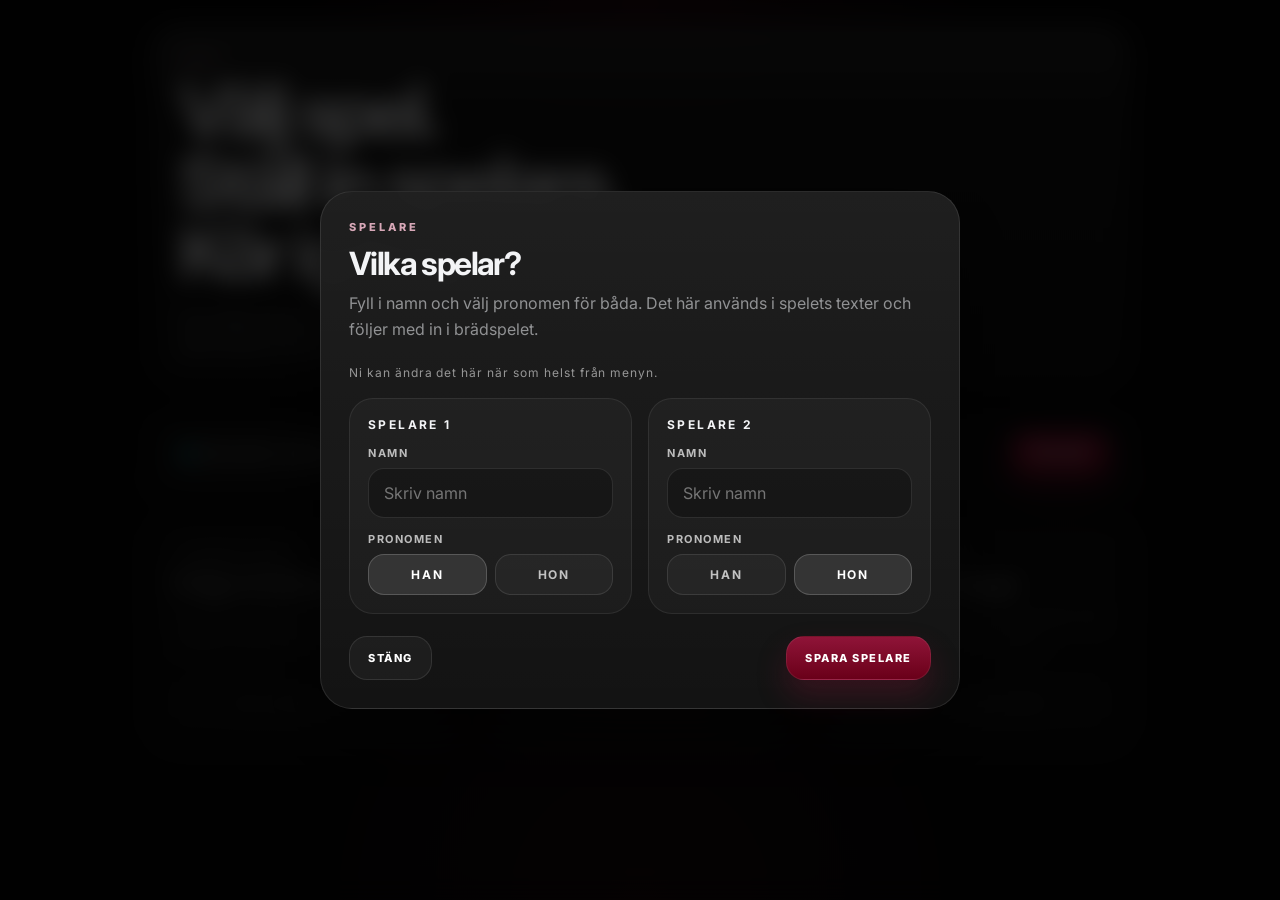
==== index.html @ b27db3c8 "Add files via upload" ====
<!DOCTYPE html>
<html lang="sv">
<head>
    <meta charset="UTF-8">
    <meta name="viewport" content="width=device-width, initial-scale=1.0, maximum-scale=1.0, user-scalable=no">
    <title>LuLo</title>
    <style>
        @import url('https://fonts.googleapis.com/css2?family=Inter:wght@400;500;700;900&display=swap');

        :root {
            --bg: #090909;
            --panel: rgba(22, 22, 22, 0.92);
            --panel-soft: rgba(255,255,255,0.04);
            --border: rgba(255,255,255,0.1);
            --text: #f3f4f6;
            --muted: rgba(229,231,235,0.58);
            --cyan: #00e5ff;
            --pink: #ff007f;
            --wine: #8f1438;
        }

        * { box-sizing: border-box; }
        html, body { min-height: 100%; margin: 0; }
        body {
            font-family: 'Inter', sans-serif;
            color: var(--text);
            background:
                radial-gradient(circle at top, rgba(143,20,56,0.2), transparent 30%),
                radial-gradient(circle at bottom, rgba(143,20,56,0.12), transparent 28%),
                #080808;
            padding: max(24px, env(safe-area-inset-top)) 20px max(24px, env(safe-area-inset-bottom));
        }

        .app {
            width: min(100%, 980px);
            margin: 0 auto;
            display: flex;
            flex-direction: column;
            gap: 24px;
        }

        .hero {
            padding: 28px;
            border-radius: 32px;
            border: 1px solid var(--border);
            background:
                linear-gradient(180deg, rgba(255,255,255,0.05), rgba(255,255,255,0) 22%),
                linear-gradient(180deg, rgba(24,24,24,0.96), rgba(14,14,14,0.96));
            box-shadow: 0 28px 60px rgba(0,0,0,0.42);
        }

        .kicker {
            margin: 0 0 10px;
            color: #d8a8b8;
            font-size: 11px;
            font-weight: 800;
            letter-spacing: 0.28em;
            text-transform: uppercase;
        }

        h1 {
            margin: 0;
            font-size: clamp(2.3rem, 7vw, 4.6rem);
            line-height: 0.96;
            letter-spacing: -0.06em;
        }

        .hero-copy {
            margin: 18px 0 0;
            max-width: 620px;
            color: var(--muted);
            font-size: 1rem;
            line-height: 1.65;
        }

        .summary-bar {
            display: flex;
            align-items: center;
            justify-content: space-between;
            gap: 16px;
            padding: 18px 20px;
            border-radius: 24px;
            border: 1px solid var(--border);
            background: rgba(255,255,255,0.03);
        }

        .summary-text {
            color: var(--muted);
            font-size: 0.95rem;
            line-height: 1.5;
        }

        .player-line {
            display: flex;
            flex-wrap: wrap;
            gap: 8px;
            align-items: center;
        }

        .player-chip {
            display: inline-flex;
            align-items: center;
            gap: 8px;
            padding: 9px 12px;
            border-radius: 999px;
            background: rgba(255,255,255,0.04);
            border: 1px solid rgba(255,255,255,0.08);
            font-size: 12px;
            font-weight: 700;
            text-transform: uppercase;
            letter-spacing: 0.16em;
        }

        .player-dot {
            width: 8px;
            height: 8px;
            border-radius: 999px;
        }

        .player-dot.cyan { background: var(--cyan); box-shadow: 0 0 14px rgba(0,229,255,0.8); }
        .player-dot.pink { background: var(--pink); box-shadow: 0 0 14px rgba(255,0,127,0.8); }

        .primary-btn,
        .ghost-btn,
        .card-btn {
            font: inherit;
            border: 0;
            cursor: pointer;
        }

        .primary-btn,
        .ghost-btn {
            padding: 14px 18px;
            border-radius: 18px;
            text-transform: uppercase;
            letter-spacing: 0.14em;
            font-size: 11px;
            font-weight: 800;
        }

        .primary-btn {
            color: #fff;
            background: linear-gradient(180deg, #8f1438 0%, #6a0019 100%);
            border: 1px solid rgba(255,255,255,0.08);
            box-shadow: 0 16px 30px rgba(143,20,56,0.28);
        }

        .ghost-btn {
            color: #fff;
            background: rgba(255,255,255,0.04);
            border: 1px solid rgba(255,255,255,0.1);
        }

        .games {
            display: grid;
            grid-template-columns: repeat(3, minmax(0, 1fr));
            gap: 16px;
        }

        .game-card {
            min-height: 230px;
            padding: 22px;
            border-radius: 28px;
            border: 1px solid var(--border);
            background:
                linear-gradient(180deg, rgba(255,255,255,0.04), rgba(255,255,255,0.01)),
                rgba(18,18,18,0.96);
            display: flex;
            flex-direction: column;
            justify-content: space-between;
            gap: 18px;
            transition: transform 0.24s ease, border-color 0.24s ease, opacity 0.24s ease;
        }

        .game-card.locked {
            opacity: 0.38;
            filter: grayscale(1);
        }

        .game-card h2 {
            margin: 0 0 8px;
            font-size: 1.55rem;
            line-height: 1.02;
            letter-spacing: -0.05em;
        }

        .game-card p {
            margin: 0;
            color: var(--muted);
            line-height: 1.55;
            font-size: 0.95rem;
        }

        .card-tag {
            display: inline-flex;
            align-items: center;
            align-self: flex-start;
            padding: 8px 10px;
            border-radius: 999px;
            background: rgba(255,255,255,0.04);
            border: 1px solid rgba(255,255,255,0.08);
            color: rgba(255,255,255,0.72);
            font-size: 10px;
            font-weight: 800;
            text-transform: uppercase;
            letter-spacing: 0.22em;
        }

        .card-btn {
            width: 100%;
            padding: 14px 16px;
            border-radius: 18px;
            background: rgba(255,255,255,0.05);
            color: #fff;
            border: 1px solid rgba(255,255,255,0.08);
            text-transform: uppercase;
            letter-spacing: 0.14em;
            font-size: 11px;
            font-weight: 800;
        }

        .card-btn:disabled {
            cursor: not-allowed;
            opacity: 0.5;
        }

        .card-btn.active {
            background: linear-gradient(180deg, #8f1438 0%, #6a0019 100%);
            box-shadow: 0 16px 30px rgba(143,20,56,0.24);
        }

        .modal {
            position: fixed;
            inset: 0;
            z-index: 50;
            display: flex;
            align-items: center;
            justify-content: center;
            padding: 20px;
            background: rgba(0,0,0,0.78);
            backdrop-filter: blur(12px);
            opacity: 0;
            pointer-events: none;
            transition: opacity 0.25s ease;
        }

        .modal.active {
            opacity: 1;
            pointer-events: auto;
        }

        .modal-card {
            width: min(100%, 640px);
            padding: 28px;
            border-radius: 32px;
            border: 1px solid var(--border);
            background:
                linear-gradient(180deg, rgba(255,255,255,0.05), rgba(255,255,255,0)),
                rgba(20,20,20,0.98);
            box-shadow: 0 28px 60px rgba(0,0,0,0.48);
        }

        .modal-title {
            margin: 0 0 8px;
            font-size: 2rem;
            letter-spacing: -0.05em;
        }

        .modal-copy {
            margin: 0 0 22px;
            color: var(--muted);
            line-height: 1.6;
        }

        .players-grid {
            display: grid;
            grid-template-columns: repeat(2, minmax(0, 1fr));
            gap: 16px;
            margin-bottom: 22px;
        }

        .player-card {
            padding: 18px;
            border-radius: 24px;
            border: 1px solid rgba(255,255,255,0.08);
            background: rgba(255,255,255,0.03);
        }

        .player-card h3 {
            margin: 0 0 14px;
            font-size: 12px;
            text-transform: uppercase;
            letter-spacing: 0.2em;
        }

        .field-label {
            display: block;
            margin-bottom: 8px;
            color: rgba(255,255,255,0.7);
            font-size: 11px;
            font-weight: 700;
            letter-spacing: 0.14em;
            text-transform: uppercase;
        }

        .text-input {
            width: 100%;
            padding: 14px 15px;
            border-radius: 16px;
            border: 1px solid rgba(255,255,255,0.1);
            background: rgba(0,0,0,0.28);
            color: #fff;
            font: inherit;
            margin-bottom: 14px;
        }

        .segment {
            display: grid;
            grid-template-columns: repeat(2, minmax(0, 1fr));
            gap: 8px;
        }

        .segment input { display: none; }

        .segment label {
            padding: 12px 14px;
            border-radius: 16px;
            border: 1px solid rgba(255,255,255,0.1);
            background: rgba(255,255,255,0.04);
            color: rgba(255,255,255,0.72);
            text-align: center;
            font-size: 12px;
            font-weight: 700;
            text-transform: uppercase;
            letter-spacing: 0.14em;
            cursor: pointer;
        }

        .segment input:checked + label {
            color: #fff;
            border-color: rgba(255,255,255,0.18);
            background: rgba(255,255,255,0.1);
        }

        .modal-actions {
            display: flex;
            justify-content: space-between;
            gap: 12px;
        }

        .modal-note {
            margin: 0 0 18px;
            color: rgba(255,255,255,0.54);
            font-size: 12px;
            letter-spacing: 0.08em;
        }

        @media (max-width: 820px) {
            .games { grid-template-columns: 1fr; }
            .players-grid { grid-template-columns: 1fr; }
            .summary-bar {
                flex-direction: column;
                align-items: stretch;
            }
            .modal-actions {
                flex-direction: column-reverse;
            }
        }
    </style>
</head>
<body>
    <div class="app">
        <section class="hero">
            <p class="kicker">LuLo</p>
            <h1>Välj spel.<br>Ställ in spelare.<br>Kör igång.</h1>
            <p class="hero-copy">Fyll i båda spelarna först. När ni är klara låses spelen upp och ni kan hoppa rakt in i det format ni vill köra.</p>
        </section>

        <section class="summary-bar">
            <div class="summary-text">
                <div class="player-line" id="playerSummary">
                    <span class="player-chip"><span class="player-dot cyan"></span>Spelare 1 saknas</span>
                    <span class="player-chip"><span class="player-dot pink"></span>Spelare 2 saknas</span>
                </div>
            </div>
            <button class="primary-btn" id="openPlayersBtn" type="button">Spelare</button>
        </section>

        <section class="games" id="gamesGrid">
            <article class="game-card locked" data-game="qa">
                <div>
                    <span class="card-tag">Kommer snart</span>
                    <h2>Frågor & Utmaningar</h2>
                    <p>Ett rakare upplägg med frågor, val och snabba utmaningar utan spelplan.</p>
                </div>
                <button class="card-btn" type="button" disabled>Fyll i spelare först</button>
            </article>

            <article class="game-card locked" data-game="board">
                <div>
                    <span class="card-tag">Redo</span>
                    <h2>Brädspel</h2>
                    <p>Klassiska LuLo-banan med nivåer, utmaningar, tärning och rundor.</p>
                </div>
                <button class="card-btn" id="boardGameBtn" type="button" disabled>Fyll i spelare först</button>
            </article>

            <article class="game-card locked" data-game="dice">
                <div>
                    <span class="card-tag">Kommer snart</span>
                    <h2>Vågade tärningar</h2>
                    <p>Kortare, snabbare och mer direkt. Slå tärningen och kasta er rakt in.</p>
                </div>
                <button class="card-btn" type="button" disabled>Fyll i spelare först</button>
            </article>
        </section>
    </div>

    <div class="modal" id="playersModal">
        <div class="modal-card">
            <p class="kicker">Spelare</p>
            <h2 class="modal-title">Vilka spelar?</h2>
            <p class="modal-copy">Fyll i namn och välj pronomen för båda. Det här används i spelets texter och följer med in i brädspelet.</p>
            <p class="modal-note">Ni kan ändra det här när som helst från menyn.</p>

            <div class="players-grid">
                <section class="player-card">
                    <h3>Spelare 1</h3>
                    <label class="field-label" for="player1Name">Namn</label>
                    <input class="text-input" id="player1Name" type="text" maxlength="20" placeholder="Skriv namn">
                    <span class="field-label">Pronomen</span>
                    <div class="segment">
                        <input type="radio" name="player1Gender" id="player1Male" value="male">
                        <label for="player1Male">Han</label>
                        <input type="radio" name="player1Gender" id="player1Female" value="female">
                        <label for="player1Female">Hon</label>
                    </div>
                </section>

                <section class="player-card">
                    <h3>Spelare 2</h3>
                    <label class="field-label" for="player2Name">Namn</label>
                    <input class="text-input" id="player2Name" type="text" maxlength="20" placeholder="Skriv namn">
                    <span class="field-label">Pronomen</span>
                    <div class="segment">
                        <input type="radio" name="player2Gender" id="player2Male" value="male">
                        <label for="player2Male">Han</label>
                        <input type="radio" name="player2Gender" id="player2Female" value="female">
                        <label for="player2Female">Hon</label>
                    </div>
                </section>
            </div>

            <div class="modal-actions">
                <button class="ghost-btn" id="closePlayersBtn" type="button">Stäng</button>
                <button class="primary-btn" id="savePlayersBtn" type="button">Spara spelare</button>
            </div>
        </div>
    </div>

    <script>
        const STORAGE_KEY = "luloPlayers";

        function getDefaultPlayers() {
            return {
                player1: { name: "", gender: "male" },
                player2: { name: "", gender: "female" }
            };
        }

        function loadPlayers() {
            try {
                const stored = localStorage.getItem(STORAGE_KEY);
                if (!stored) return getDefaultPlayers();
                return { ...getDefaultPlayers(), ...JSON.parse(stored) };
            } catch {
                return getDefaultPlayers();
            }
        }

        function savePlayers(players) {
            localStorage.setItem(STORAGE_KEY, JSON.stringify(players));
        }

        function trimName(value) {
            return value.trim().replace(/\s+/g, " ");
        }

        function isPlayersComplete(players) {
            return Boolean(
                trimName(players.player1.name) &&
                trimName(players.player2.name) &&
                players.player1.gender &&
                players.player2.gender
            );
        }

        function renderSummary(players) {
            const summary = document.getElementById("playerSummary");
            const p1Name = trimName(players.player1.name);
            const p2Name = trimName(players.player2.name);

            summary.innerHTML = `
                <span class="player-chip"><span class="player-dot cyan"></span>${p1Name || "Spelare 1 saknas"}${p1Name ? ` • ${players.player1.gender === "male" ? "Han" : "Hon"}` : ""}</span>
                <span class="player-chip"><span class="player-dot pink"></span>${p2Name || "Spelare 2 saknas"}${p2Name ? ` • ${players.player2.gender === "male" ? "Han" : "Hon"}` : ""}</span>
            `;
        }

        function renderGames(players) {
            const ready = isPlayersComplete(players);
            const cards = document.querySelectorAll(".game-card");
            const buttons = document.querySelectorAll(".card-btn");
            const boardBtn = document.getElementById("boardGameBtn");

            cards.forEach((card) => card.classList.toggle("locked", !ready));
            buttons.forEach((btn) => {
                if (!ready) {
                    btn.disabled = true;
                    btn.textContent = "Fyll i spelare först";
                    btn.classList.remove("active");
                }
            });

            if (ready) {
                boardBtn.disabled = false;
                boardBtn.textContent = "Starta brädspelet";
                boardBtn.classList.add("active");
            }
        }

        function populateModal(players) {
            document.getElementById("player1Name").value = players.player1.name || "";
            document.getElementById("player2Name").value = players.player2.name || "";
            document.getElementById(players.player1.gender === "female" ? "player1Female" : "player1Male").checked = true;
            document.getElementById(players.player2.gender === "female" ? "player2Female" : "player2Male").checked = true;
        }

        function collectPlayersFromModal() {
            return {
                player1: {
                    name: trimName(document.getElementById("player1Name").value),
                    gender: document.querySelector('input[name="player1Gender"]:checked')?.value || "male"
                },
                player2: {
                    name: trimName(document.getElementById("player2Name").value),
                    gender: document.querySelector('input[name="player2Gender"]:checked')?.value || "female"
                }
            };
        }

        function setModalOpen(isOpen) {
            document.getElementById("playersModal").classList.toggle("active", isOpen);
        }

        let playersState = loadPlayers();

        function rerender() {
            renderSummary(playersState);
            renderGames(playersState);
        }

        document.getElementById("openPlayersBtn").addEventListener("click", () => {
            populateModal(playersState);
            setModalOpen(true);
        });

        document.getElementById("closePlayersBtn").addEventListener("click", () => {
            setModalOpen(false);
        });

        document.getElementById("savePlayersBtn").addEventListener("click", () => {
            const nextPlayers = collectPlayersFromModal();
            if (!isPlayersComplete(nextPlayers)) {
                alert("Fyll i namn och välj pronomen för båda spelarna.");
                return;
            }
            playersState = nextPlayers;
            savePlayers(playersState);
            rerender();
            setModalOpen(false);
        });

        document.getElementById("boardGameBtn").addEventListener("click", () => {
            if (!isPlayersComplete(playersState)) return;
            window.location.href = "./lulo/index.html";
        });

        window.addEventListener("load", () => {
            rerender();
            if (!isPlayersComplete(playersState)) {
                populateModal(playersState);
                setModalOpen(true);
            }
        });
    </script>
</body>
</html>
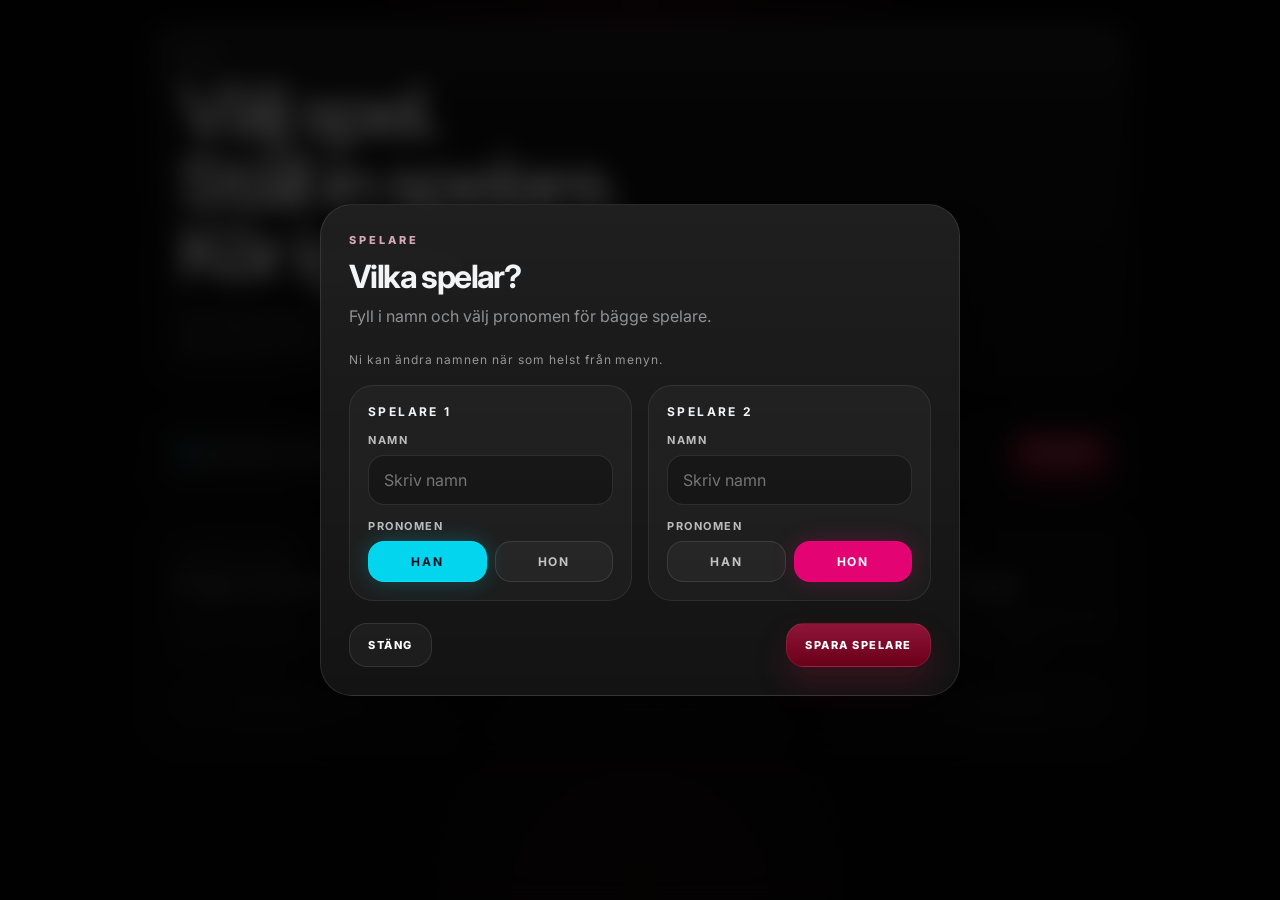
==== commit 26623634: "Add files via upload" ====
--- a/index.html
+++ b/index.html
@@ -336,10 +336,18 @@
             cursor: pointer;
         }
 
-        .segment input:checked + label {
+        .segment input[value="male"]:checked + label {
+            color: #04111f;
+            border-color: rgba(0,229,255,0.45);
+            background: rgba(0,229,255,0.92);
+            box-shadow: 0 0 22px rgba(0,229,255,0.24);
+        }
+
+        .segment input[value="female"]:checked + label {
             color: #fff;
-            border-color: rgba(255,255,255,0.18);
-            background: rgba(255,255,255,0.1);
+            border-color: rgba(255,0,127,0.4);
+            background: rgba(255,0,127,0.88);
+            box-shadow: 0 0 22px rgba(255,0,127,0.22);
         }
 
         .modal-actions {
@@ -420,8 +428,8 @@
         <div class="modal-card">
             <p class="kicker">Spelare</p>
             <h2 class="modal-title">Vilka spelar?</h2>
-            <p class="modal-copy">Fyll i namn och välj pronomen för båda. Det här används i spelets texter och följer med in i brädspelet.</p>
-            <p class="modal-note">Ni kan ändra det här när som helst från menyn.</p>
+            <p class="modal-copy">Fyll i namn och välj pronomen för bägge spelare.</p>
+            <p class="modal-note">Ni kan ändra namnen när som helst från menyn.</p>
 
             <div class="players-grid">
                 <section class="player-card">
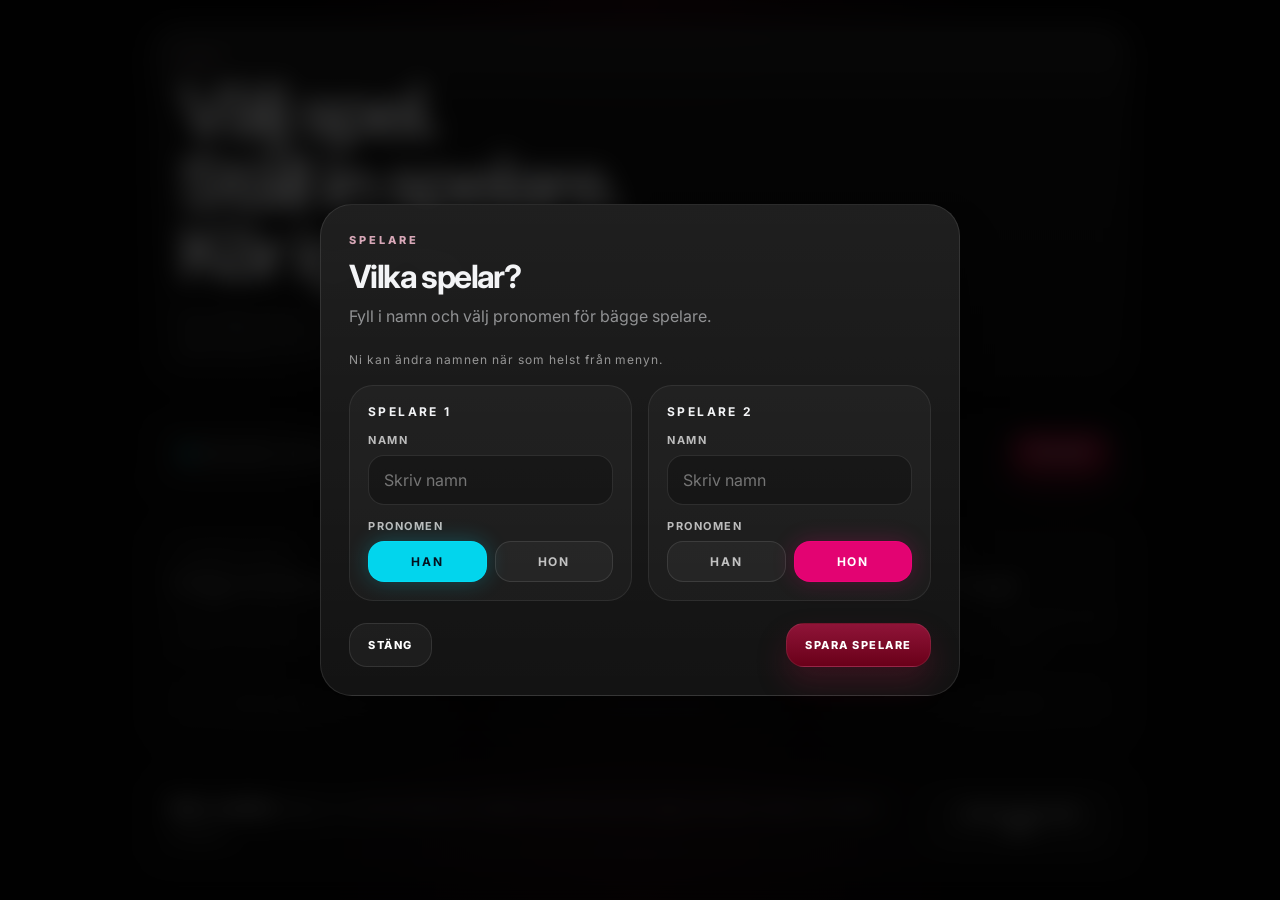
==== commit 4ae4d32d: "Add files via upload" ====
--- a/index.html
+++ b/index.html
@@ -3,6 +3,13 @@
 <head>
     <meta charset="UTF-8">
     <meta name="viewport" content="width=device-width, initial-scale=1.0, maximum-scale=1.0, user-scalable=no">
+    <meta name="theme-color" content="#0a0a0a">
+    <meta name="apple-mobile-web-app-capable" content="yes">
+    <meta name="apple-mobile-web-app-status-bar-style" content="black-translucent">
+    <meta name="apple-mobile-web-app-title" content="LuLo">
+    <link rel="manifest" href="./manifest.json">
+    <link rel="apple-touch-icon" href="./app_icon_LLK_512x512px.png">
+    <link rel="icon" type="image/png" href="./app_icon_LLK_512x512px.png">
     <title>LuLo</title>
     <style>
         @import url('https://fonts.googleapis.com/css2?family=Inter:wght@400;500;700;900&display=swap');
@@ -363,10 +370,37 @@
             letter-spacing: 0.08em;
         }
 
+        .install-banner {
+            display: flex;
+            align-items: center;
+            justify-content: space-between;
+            gap: 16px;
+            padding: 18px 20px;
+            border-radius: 24px;
+            border: 1px solid rgba(255,255,255,0.08);
+            background: rgba(255,255,255,0.025);
+        }
+
+        .install-copy {
+            margin: 0;
+            color: var(--muted);
+            line-height: 1.6;
+            font-size: 0.95rem;
+        }
+
+        .install-copy strong {
+            color: #fff;
+            font-weight: 700;
+        }
+
         @media (max-width: 820px) {
             .games { grid-template-columns: 1fr; }
             .players-grid { grid-template-columns: 1fr; }
             .summary-bar {
+                flex-direction: column;
+                align-items: stretch;
+            }
+            .install-banner {
                 flex-direction: column;
                 align-items: stretch;
             }
@@ -421,6 +455,11 @@
                 </div>
                 <button class="card-btn" type="button" disabled>Fyll i spelare först</button>
             </article>
+        </section>
+
+        <section class="install-banner">
+            <p class="install-copy"><strong>Bäst i mobilen:</strong> lägg LuLo på hemskärmen så känns det mer som en app och störs mindre av Safaris menyer.</p>
+            <button class="ghost-btn" id="openInstallGuideBtn" type="button">Installera som app</button>
         </section>
     </div>
 
@@ -466,6 +505,27 @@
         </div>
     </div>
 
+    <div class="modal" id="installGuideModal">
+        <div class="modal-card">
+            <p class="kicker">Installera</p>
+            <h2 class="modal-title">Lägg till på hemskärmen</h2>
+            <p class="modal-copy">Om ni öppnar LuLo från hemskärmen får ni en renare, mer applikt känsla i mobilen och mindre strul med Safaris menyer.</p>
+            <div class="player-card" style="margin-bottom:18px; text-align:left;">
+                <h3 style="margin-bottom:10px;">iPhone / iPad</h3>
+                <p class="modal-copy" style="margin:0; font-size:0.95rem;">
+                    1. Öppna sidan i Safari.<br>
+                    2. Tryck på dela-knappen.<br>
+                    3. Välj <strong>Lägg till på hemskärmen</strong>.<br>
+                    4. Starta sedan LuLo från ikonen på hemskärmen.
+                </p>
+            </div>
+            <div class="modal-actions">
+                <button class="ghost-btn" id="closeInstallGuideBtn" type="button">Stäng</button>
+                <button class="primary-btn" id="installGuideDoneBtn" type="button">Vi fattar</button>
+            </div>
+        </div>
+    </div>
+
     <script>
         const STORAGE_KEY = "luloPlayers";
 
@@ -560,6 +620,10 @@
             document.getElementById("playersModal").classList.toggle("active", isOpen);
         }
 
+        function setInstallGuideOpen(isOpen) {
+            document.getElementById("installGuideModal").classList.toggle("active", isOpen);
+        }
+
         let playersState = loadPlayers();
 
         function rerender() {
@@ -574,6 +638,18 @@
 
         document.getElementById("closePlayersBtn").addEventListener("click", () => {
             setModalOpen(false);
+        });
+
+        document.getElementById("openInstallGuideBtn").addEventListener("click", () => {
+            setInstallGuideOpen(true);
+        });
+
+        document.getElementById("closeInstallGuideBtn").addEventListener("click", () => {
+            setInstallGuideOpen(false);
+        });
+
+        document.getElementById("installGuideDoneBtn").addEventListener("click", () => {
+            setInstallGuideOpen(false);
         });
 
         document.getElementById("savePlayersBtn").addEventListener("click", () => {
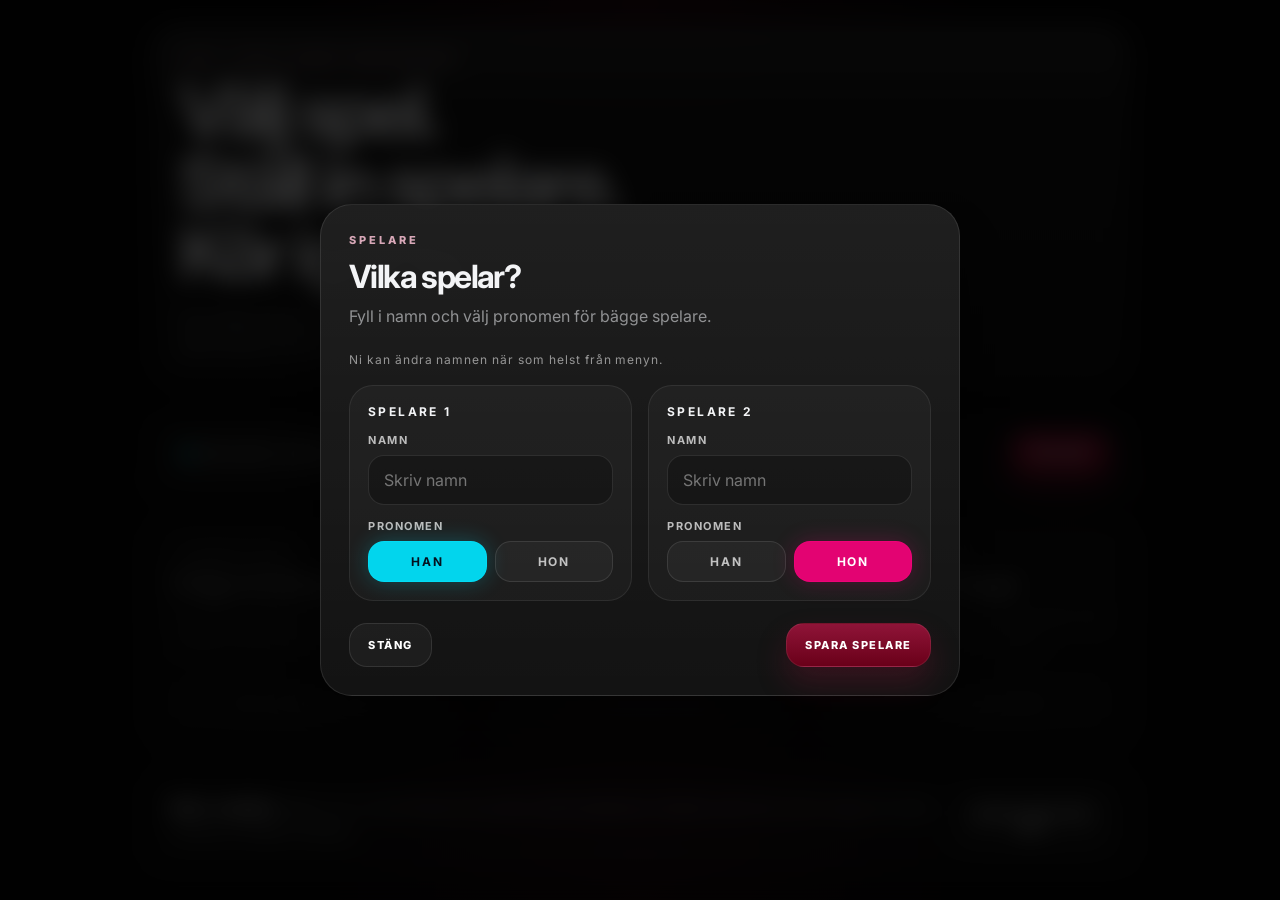
==== commit 78b09fae: "Add files via upload" ====
--- a/index.html
+++ b/index.html
@@ -6,11 +6,11 @@
     <meta name="theme-color" content="#0a0a0a">
     <meta name="apple-mobile-web-app-capable" content="yes">
     <meta name="apple-mobile-web-app-status-bar-style" content="black-translucent">
-    <meta name="apple-mobile-web-app-title" content="LuLo">
+    <meta name="apple-mobile-web-app-title" content="Lust, Love & Kinky encounters">
     <link rel="manifest" href="./manifest.json">
     <link rel="apple-touch-icon" href="./app_icon_LLK_512x512px.png">
     <link rel="icon" type="image/png" href="./app_icon_LLK_512x512px.png">
-    <title>LuLo</title>
+    <title>Lust, Love & Kinky encounters - A Lovers game...</title>
     <style>
         @import url('https://fonts.googleapis.com/css2?family=Inter:wght@400;500;700;900&display=swap');
 
@@ -413,7 +413,7 @@
 <body>
     <div class="app">
         <section class="hero">
-            <p class="kicker">LuLo</p>
+            <p class="kicker">Lust, Love & Kinky encounters</p>
             <h1>Välj spel.<br>Ställ in spelare.<br>Kör igång.</h1>
             <p class="hero-copy">Fyll i båda spelarna först. När ni är klara låses spelen upp och ni kan hoppa rakt in i det format ni vill köra.</p>
         </section>
@@ -441,8 +441,8 @@
             <article class="game-card locked" data-game="board">
                 <div>
                     <span class="card-tag">Redo</span>
-                    <h2>Brädspel</h2>
-                    <p>Klassiska LuLo-banan med nivåer, utmaningar, tärning och rundor.</p>
+                    <h2>Lust Loops</h2>
+                    <p>Brädspelet Lust Loops med nivåer, utmaningar, tärning och rundor.</p>
                 </div>
                 <button class="card-btn" id="boardGameBtn" type="button" disabled>Fyll i spelare först</button>
             </article>
@@ -458,7 +458,7 @@
         </section>
 
         <section class="install-banner">
-            <p class="install-copy"><strong>Bäst i mobilen:</strong> lägg LuLo på hemskärmen så känns det mer som en app och störs mindre av Safaris menyer.</p>
+            <p class="install-copy"><strong>Bäst i mobilen:</strong> lägg Lust, Love & Kinky encounters på hemskärmen så känns det mer som en app och störs mindre av Safaris menyer.</p>
             <button class="ghost-btn" id="openInstallGuideBtn" type="button">Installera som app</button>
         </section>
     </div>
@@ -509,14 +509,14 @@
         <div class="modal-card">
             <p class="kicker">Installera</p>
             <h2 class="modal-title">Lägg till på hemskärmen</h2>
-            <p class="modal-copy">Om ni öppnar LuLo från hemskärmen får ni en renare, mer applikt känsla i mobilen och mindre strul med Safaris menyer.</p>
+            <p class="modal-copy">Om ni öppnar Lust, Love & Kinky encounters från hemskärmen får ni en renare, mer applikt känsla i mobilen och mindre strul med Safaris menyer.</p>
             <div class="player-card" style="margin-bottom:18px; text-align:left;">
                 <h3 style="margin-bottom:10px;">iPhone / iPad</h3>
                 <p class="modal-copy" style="margin:0; font-size:0.95rem;">
                     1. Öppna sidan i Safari.<br>
                     2. Tryck på dela-knappen.<br>
                     3. Välj <strong>Lägg till på hemskärmen</strong>.<br>
-                    4. Starta sedan LuLo från ikonen på hemskärmen.
+                    4. Starta sedan Lust, Love & Kinky encounters från ikonen på hemskärmen.
                 </p>
             </div>
             <div class="modal-actions">
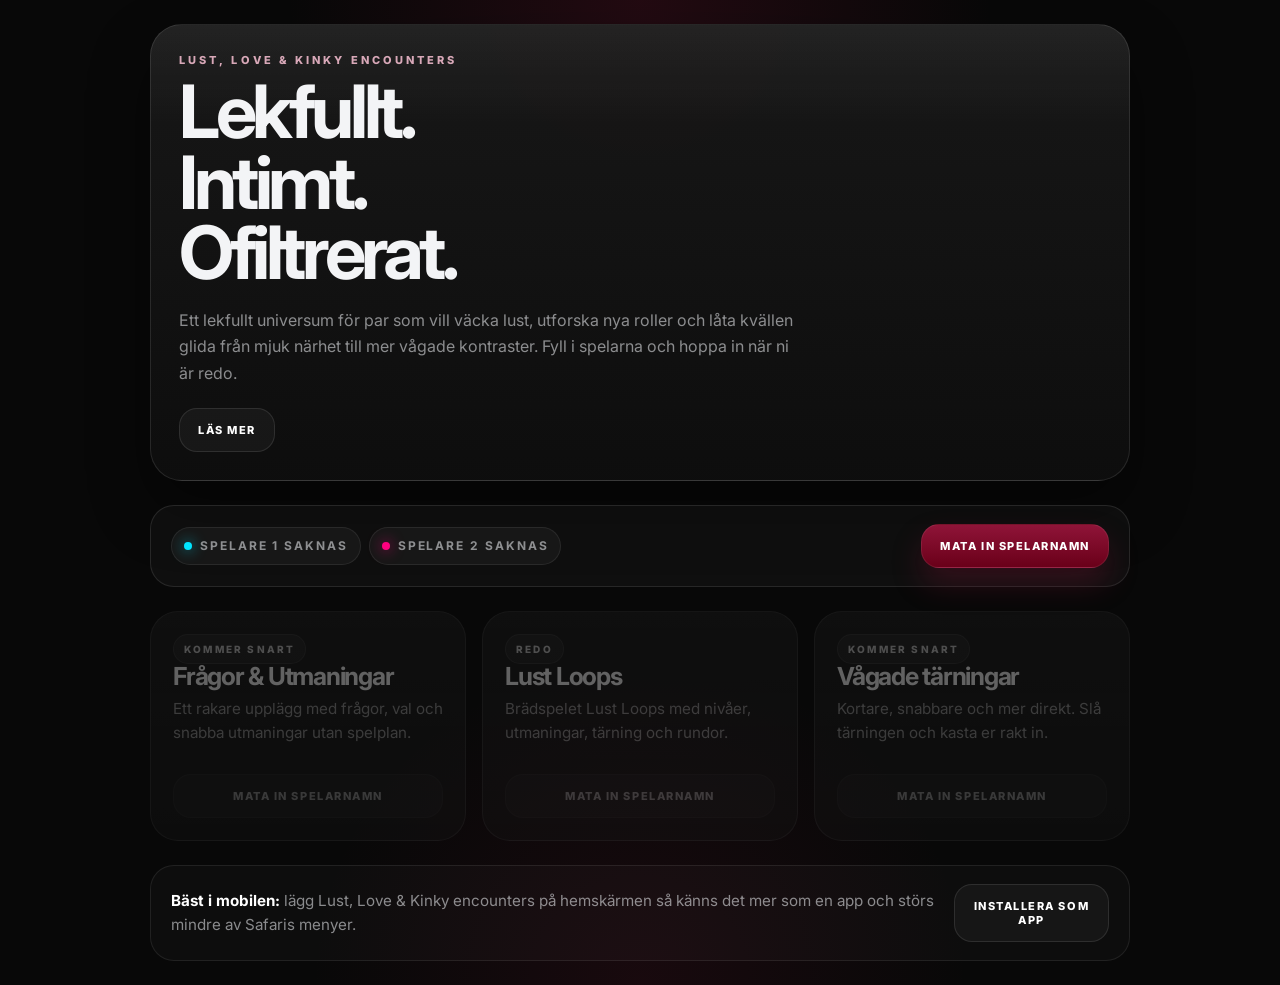
==== commit af368080: "Add files via upload" ====
--- a/index.html
+++ b/index.html
@@ -79,6 +79,61 @@
             font-size: 1rem;
             line-height: 1.65;
         }
+        .hero-copy + .hero-copy {
+            margin-top: 14px;
+        }
+        .hero-actions {
+            display: flex;
+            flex-wrap: wrap;
+            gap: 12px;
+            margin-top: 22px;
+        }
+        .safety-panel {
+            margin-top: 22px;
+            padding: 20px 22px;
+            border-radius: 24px;
+            border: 1px solid rgba(255,255,255,0.08);
+            background: linear-gradient(180deg, rgba(255,255,255,0.04), rgba(255,255,255,0.02));
+        }
+        .safety-title {
+            margin: 0 0 10px;
+            color: #fff;
+            font-size: 0.92rem;
+            font-weight: 700;
+            letter-spacing: 0.08em;
+            text-transform: uppercase;
+        }
+        .signal-row {
+            display: flex;
+            flex-wrap: wrap;
+            gap: 10px;
+            margin-top: 14px;
+        }
+        .signal-chip {
+            display: inline-flex;
+            align-items: center;
+            gap: 8px;
+            padding: 10px 12px;
+            border-radius: 999px;
+            border: 1px solid rgba(255,255,255,0.08);
+            background: rgba(255,255,255,0.03);
+            color: rgba(255,255,255,0.82);
+            font-size: 11px;
+            font-weight: 700;
+            letter-spacing: 0.08em;
+            text-transform: uppercase;
+        }
+        .signal-dot {
+            width: 10px;
+            height: 10px;
+            border-radius: 999px;
+            box-shadow: 0 0 14px currentColor;
+        }
+        .signal-chip.green { color: #56f79a; }
+        .signal-chip.yellow { color: #ffd54d; }
+        .signal-chip.orange { color: #ff9d42; }
+        .signal-chip.red { color: #ff5c6b; }
+        .signal-chip .signal-dot { background: currentColor; }
 
         .summary-bar {
             display: flex;
@@ -414,8 +469,11 @@
     <div class="app">
         <section class="hero">
             <p class="kicker">Lust, Love & Kinky encounters</p>
-            <h1>Välj spel.<br>Ställ in spelare.<br>Kör igång.</h1>
-            <p class="hero-copy">Fyll i båda spelarna först. När ni är klara låses spelen upp och ni kan hoppa rakt in i det format ni vill köra.</p>
+            <h1>Lekfullt.<br>Intimt.<br>Ofiltrerat.</h1>
+            <p class="hero-copy">Ett lekfullt universum för par som vill väcka lust, utforska nya roller och låta kvällen glida från mjuk närhet till mer vågade kontraster. Fyll i spelarna och hoppa in när ni är redo.</p>
+            <div class="hero-actions">
+                <button class="ghost-btn" id="openAboutBtn" type="button">Läs mer</button>
+            </div>
         </section>
 
         <section class="summary-bar">
@@ -425,7 +483,7 @@
                     <span class="player-chip"><span class="player-dot pink"></span>Spelare 2 saknas</span>
                 </div>
             </div>
-            <button class="primary-btn" id="openPlayersBtn" type="button">Spelare</button>
+            <button class="primary-btn" id="openPlayersBtn" type="button">Mata in spelarnamn</button>
         </section>
 
         <section class="games" id="gamesGrid">
@@ -435,7 +493,7 @@
                     <h2>Frågor & Utmaningar</h2>
                     <p>Ett rakare upplägg med frågor, val och snabba utmaningar utan spelplan.</p>
                 </div>
-                <button class="card-btn" type="button" disabled>Fyll i spelare först</button>
+                <button class="card-btn" type="button" disabled>Mata in spelarnamn</button>
             </article>
 
             <article class="game-card locked" data-game="board">
@@ -444,7 +502,7 @@
                     <h2>Lust Loops</h2>
                     <p>Brädspelet Lust Loops med nivåer, utmaningar, tärning och rundor.</p>
                 </div>
-                <button class="card-btn" id="boardGameBtn" type="button" disabled>Fyll i spelare först</button>
+                <button class="card-btn" id="boardGameBtn" type="button" disabled>Mata in spelarnamn</button>
             </article>
 
             <article class="game-card locked" data-game="dice">
@@ -453,7 +511,7 @@
                     <h2>Vågade tärningar</h2>
                     <p>Kortare, snabbare och mer direkt. Slå tärningen och kasta er rakt in.</p>
                 </div>
-                <button class="card-btn" type="button" disabled>Fyll i spelare först</button>
+                <button class="card-btn" type="button" disabled>Mata in spelarnamn</button>
             </article>
         </section>
 
@@ -526,6 +584,29 @@
         </div>
     </div>
 
+    <div class="modal" id="aboutModal">
+        <div class="modal-card">
+            <p class="kicker">Om Appen</p>
+            <h2 class="modal-title">Lust, Love & Kinky encounters</h2>
+            <p class="modal-copy">Lust, Love & Kink – A Lovers' Game är skapat för par med öppna sinnen som vill få inspiration till sängkammaren, eller för de som vill fördjupa sin kontakt med varandra genom lekfullhet och passion mellan lakanen. Vi guidar er genom en natt ni sent kommer att glömma, från den mjukaste massage till pirrande kontraster där fasta grepp möter total hängivelse och upphetsning.</p>
+            <p class="modal-copy">Appen ger utrymme att utforska dolda fantasier och utmana invanda roller. Vi bjuder in till en värld där attraktion inte har några gränser och där alla får uppskatta alla, oavsett han, hon eller hen, där nyfikenheten på varandras oslipade sidor får stå i centrum. Oavsett om ni söker öm bekräftelse eller vill känna adrenalinet stiga i ett balanserat maktspel, är detta er plats för en spännande upptäcktsfärd.</p>
+            <div class="safety-panel" style="margin-top:0;">
+                <p class="safety-title">Säkerhet & Samtycke</p>
+                <p class="modal-copy" style="margin-bottom:0;">För en trygg upplevelse rekommenderar vi att ni använder de klassiska stoppljusen: Grön när allt känns bra, Gul när samma intensitet är okej men inte mer, Orange när tempo och intensitet behöver ner, och Röd när ni avbryter direkt. Trygghet är nyckeln till 100% njutning.</p>
+                <div class="signal-row">
+                    <span class="signal-chip green"><span class="signal-dot"></span>Grön</span>
+                    <span class="signal-chip yellow"><span class="signal-dot"></span>Gul</span>
+                    <span class="signal-chip orange"><span class="signal-dot"></span>Orange</span>
+                    <span class="signal-chip red"><span class="signal-dot"></span>Röd</span>
+                </div>
+            </div>
+            <div class="modal-actions" style="margin-top:22px;">
+                <button class="ghost-btn" id="closeAboutBtn" type="button">Stäng</button>
+                <button class="primary-btn" id="aboutDoneBtn" type="button">Vi fattar</button>
+            </div>
+        </div>
+    </div>
+
     <script>
         const STORAGE_KEY = "luloPlayers";
 
@@ -584,14 +665,14 @@
             buttons.forEach((btn) => {
                 if (!ready) {
                     btn.disabled = true;
-                    btn.textContent = "Fyll i spelare först";
+                    btn.textContent = "Mata in spelarnamn";
                     btn.classList.remove("active");
                 }
             });
 
             if (ready) {
                 boardBtn.disabled = false;
-                boardBtn.textContent = "Starta brädspelet";
+                boardBtn.textContent = "Starta Lust Loops";
                 boardBtn.classList.add("active");
             }
         }
@@ -624,6 +705,10 @@
             document.getElementById("installGuideModal").classList.toggle("active", isOpen);
         }
 
+        function setAboutOpen(isOpen) {
+            document.getElementById("aboutModal").classList.toggle("active", isOpen);
+        }
+
         let playersState = loadPlayers();
 
         function rerender() {
@@ -644,12 +729,24 @@
             setInstallGuideOpen(true);
         });
 
+        document.getElementById("openAboutBtn").addEventListener("click", () => {
+            setAboutOpen(true);
+        });
+
         document.getElementById("closeInstallGuideBtn").addEventListener("click", () => {
             setInstallGuideOpen(false);
         });
 
         document.getElementById("installGuideDoneBtn").addEventListener("click", () => {
             setInstallGuideOpen(false);
+        });
+
+        document.getElementById("closeAboutBtn").addEventListener("click", () => {
+            setAboutOpen(false);
+        });
+
+        document.getElementById("aboutDoneBtn").addEventListener("click", () => {
+            setAboutOpen(false);
         });
 
         document.getElementById("savePlayersBtn").addEventListener("click", () => {
@@ -671,10 +768,6 @@
 
         window.addEventListener("load", () => {
             rerender();
-            if (!isPlayersComplete(playersState)) {
-                populateModal(playersState);
-                setModalOpen(true);
-            }
         });
     </script>
 </body>
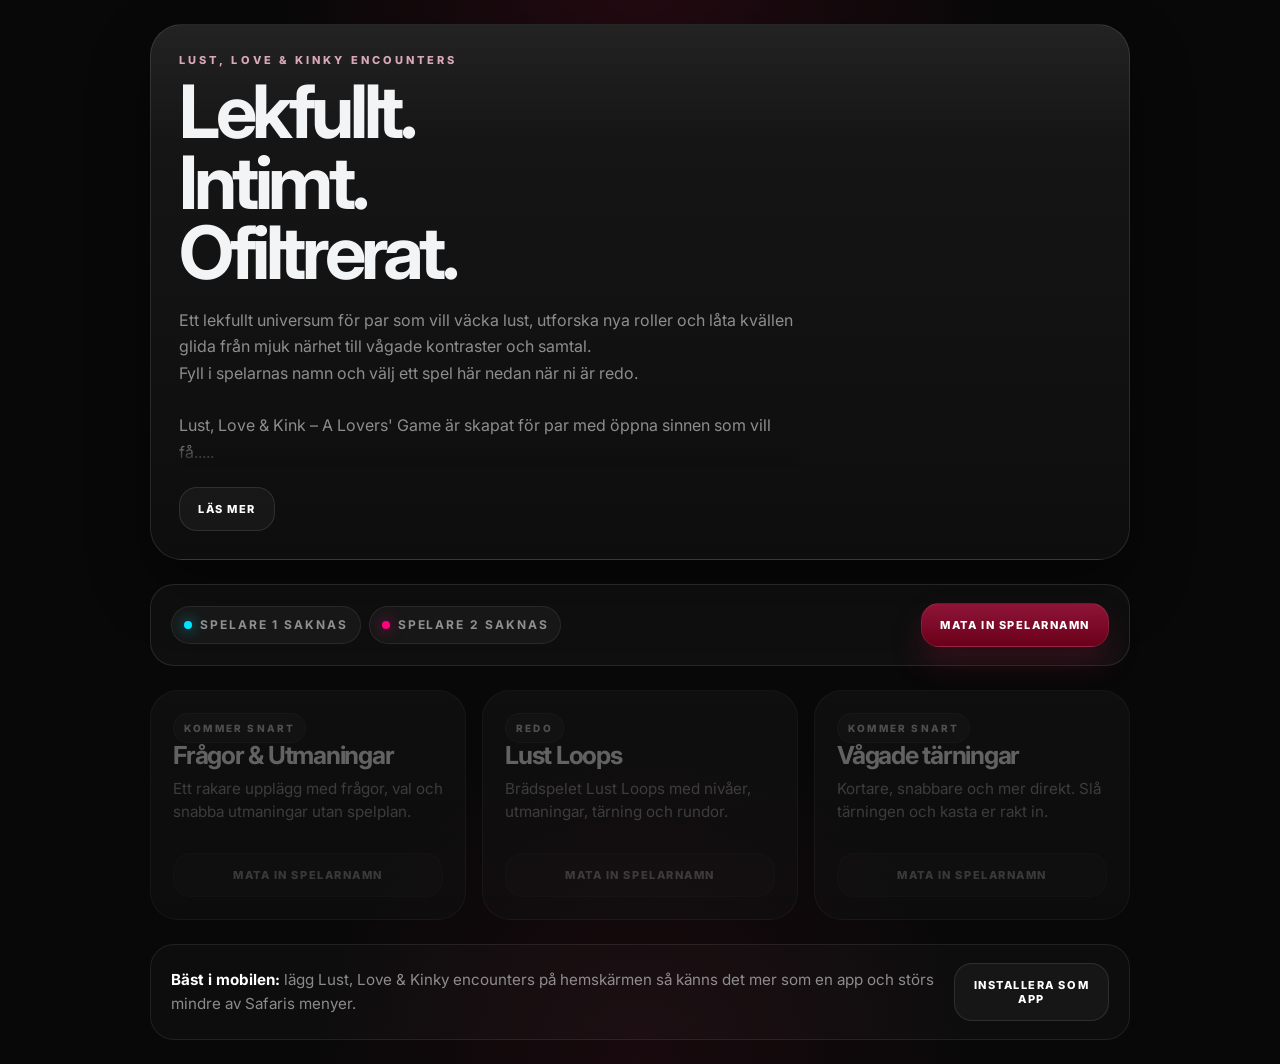
==== commit 70870578: "Add files via upload" ====
--- a/index.html
+++ b/index.html
@@ -79,6 +79,20 @@
             font-size: 1rem;
             line-height: 1.65;
         }
+        .hero-copy-fade {
+            position: relative;
+            max-width: 620px;
+        }
+        .hero-copy-fade::after {
+            content: "";
+            position: absolute;
+            left: 0;
+            right: 0;
+            bottom: -2px;
+            height: 28px;
+            background: linear-gradient(180deg, rgba(14,14,14,0), rgba(14,14,14,0.96));
+            pointer-events: none;
+        }
         .hero-copy + .hero-copy {
             margin-top: 14px;
         }
@@ -470,7 +484,9 @@
         <section class="hero">
             <p class="kicker">Lust, Love & Kinky encounters</p>
             <h1>Lekfullt.<br>Intimt.<br>Ofiltrerat.</h1>
-            <p class="hero-copy">Ett lekfullt universum för par som vill väcka lust, utforska nya roller och låta kvällen glida från mjuk närhet till mer vågade kontraster. Fyll i spelarna och hoppa in när ni är redo.</p>
+            <div class="hero-copy-fade">
+                <p class="hero-copy">Ett lekfullt universum för par som vill väcka lust, utforska nya roller och låta kvällen glida från mjuk närhet till vågade kontraster och samtal. <br>Fyll i spelarnas namn och välj ett spel här nedan när ni är redo.<br><br>Lust, Love & Kink – A Lovers' Game är skapat för par med öppna sinnen som vill få.....</p>
+            </div>
             <div class="hero-actions">
                 <button class="ghost-btn" id="openAboutBtn" type="button">Läs mer</button>
             </div>
@@ -557,6 +573,7 @@
             </div>
 
             <div class="modal-actions">
+                <button class="ghost-btn" id="clearPlayersBtn" type="button">Rensa spelare</button>
                 <button class="ghost-btn" id="closePlayersBtn" type="button">Stäng</button>
                 <button class="primary-btn" id="savePlayersBtn" type="button">Spara spelare</button>
             </div>
@@ -631,6 +648,13 @@
             localStorage.setItem(STORAGE_KEY, JSON.stringify(players));
         }
 
+        function clearPlayers() {
+            playersState = getDefaultPlayers();
+            localStorage.removeItem(STORAGE_KEY);
+            populateModal(playersState);
+            rerender();
+        }
+
         function trimName(value) {
             return value.trim().replace(/\s+/g, " ");
         }
@@ -725,6 +749,10 @@
             setModalOpen(false);
         });
 
+        document.getElementById("clearPlayersBtn").addEventListener("click", () => {
+            clearPlayers();
+        });
+
         document.getElementById("openInstallGuideBtn").addEventListener("click", () => {
             setInstallGuideOpen(true);
         });
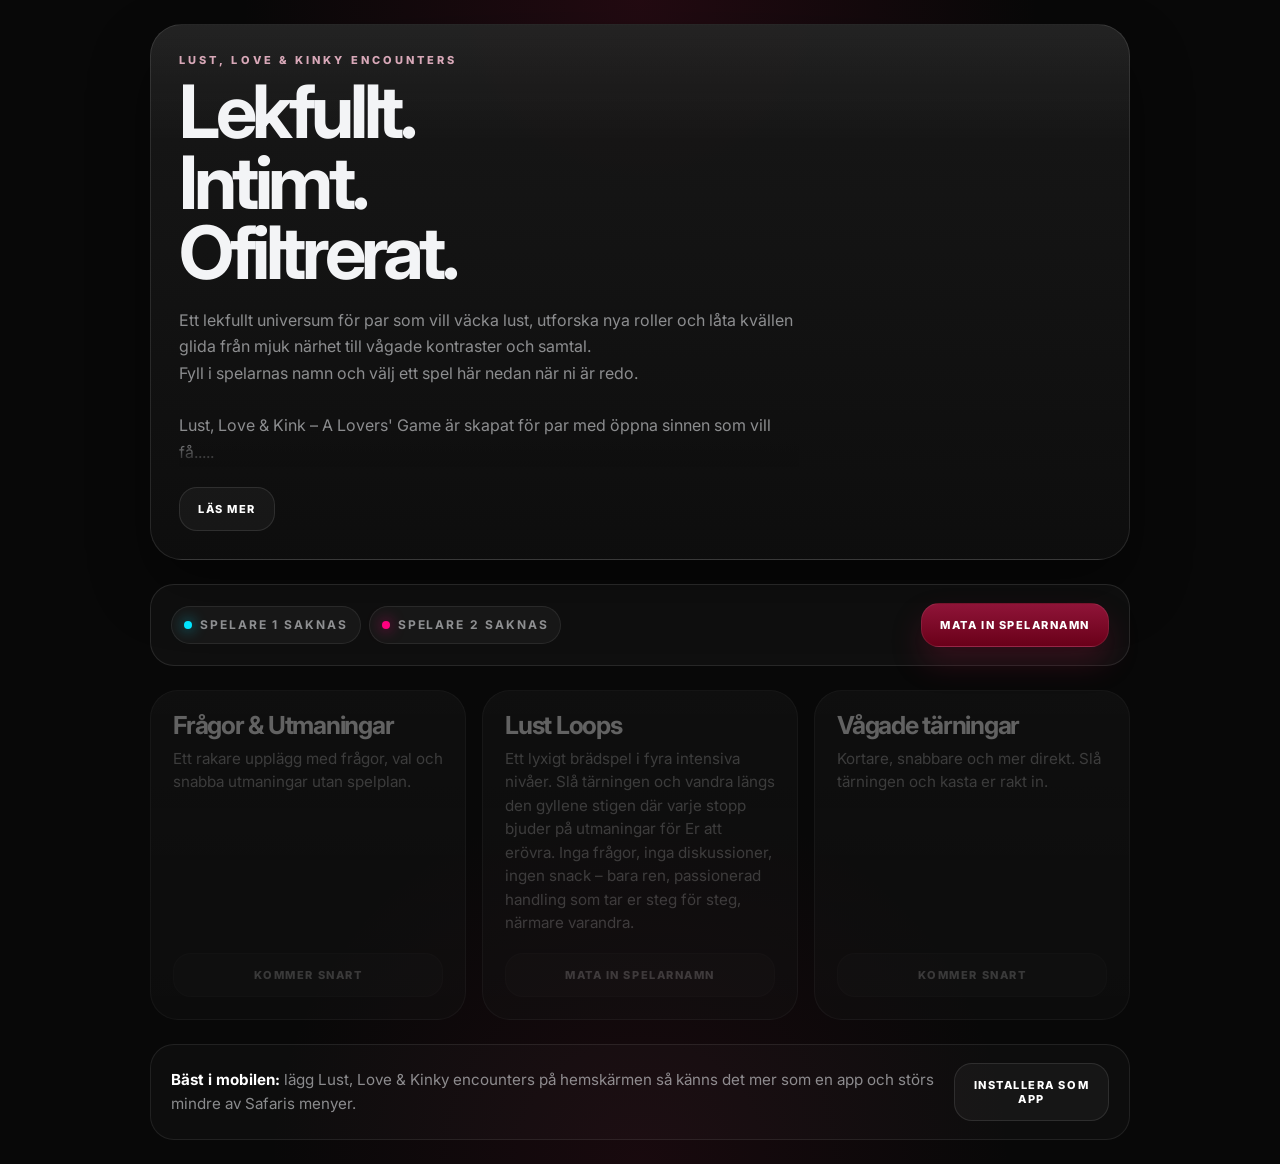
==== commit ecbb5598: "Add files via upload" ====
--- a/index.html
+++ b/index.html
@@ -27,7 +27,7 @@
         }
 
         * { box-sizing: border-box; }
-        html, body { min-height: 100%; margin: 0; }
+        html, body { min-height: 100%; margin: 0; overscroll-behavior-y: none; }
         body {
             font-family: 'Inter', sans-serif;
             color: var(--text);
@@ -267,21 +267,6 @@
             font-size: 0.95rem;
         }
 
-        .card-tag {
-            display: inline-flex;
-            align-items: center;
-            align-self: flex-start;
-            padding: 8px 10px;
-            border-radius: 999px;
-            background: rgba(255,255,255,0.04);
-            border: 1px solid rgba(255,255,255,0.08);
-            color: rgba(255,255,255,0.72);
-            font-size: 10px;
-            font-weight: 800;
-            text-transform: uppercase;
-            letter-spacing: 0.22em;
-        }
-
         .card-btn {
             width: 100%;
             padding: 14px 16px;
@@ -318,6 +303,7 @@
             opacity: 0;
             pointer-events: none;
             transition: opacity 0.25s ease;
+            overflow: hidden;
         }
 
         .modal.active {
@@ -334,6 +320,10 @@
                 linear-gradient(180deg, rgba(255,255,255,0.05), rgba(255,255,255,0)),
                 rgba(20,20,20,0.98);
             box-shadow: 0 28px 60px rgba(0,0,0,0.48);
+            max-height: calc(100dvh - env(safe-area-inset-top) - env(safe-area-inset-bottom) - 40px);
+            overflow-y: auto;
+            overscroll-behavior: contain;
+            -webkit-overflow-scrolling: touch;
         }
 
         .modal-title {
@@ -505,29 +495,26 @@
         <section class="games" id="gamesGrid">
             <article class="game-card locked" data-game="qa">
                 <div>
-                    <span class="card-tag">Kommer snart</span>
                     <h2>Frågor & Utmaningar</h2>
                     <p>Ett rakare upplägg med frågor, val och snabba utmaningar utan spelplan.</p>
                 </div>
-                <button class="card-btn" type="button" disabled>Mata in spelarnamn</button>
+                <button class="card-btn" type="button" disabled>Kommer snart</button>
             </article>
 
             <article class="game-card locked" data-game="board">
                 <div>
-                    <span class="card-tag">Redo</span>
                     <h2>Lust Loops</h2>
-                    <p>Brädspelet Lust Loops med nivåer, utmaningar, tärning och rundor.</p>
+                    <p>Ett lyxigt brädspel i fyra intensiva nivåer. Slå tärningen och vandra längs den gyllene stigen där varje stopp bjuder på utmaningar för Er att erövra. Inga frågor, inga diskussioner, ingen snack – bara ren, passionerad handling som tar er steg för steg, närmare varandra.</p>
                 </div>
                 <button class="card-btn" id="boardGameBtn" type="button" disabled>Mata in spelarnamn</button>
             </article>
 
             <article class="game-card locked" data-game="dice">
                 <div>
-                    <span class="card-tag">Kommer snart</span>
                     <h2>Vågade tärningar</h2>
                     <p>Kortare, snabbare och mer direkt. Slå tärningen och kasta er rakt in.</p>
                 </div>
-                <button class="card-btn" type="button" disabled>Mata in spelarnamn</button>
+                <button class="card-btn" type="button" disabled>Kommer snart</button>
             </article>
         </section>
 
@@ -682,16 +669,25 @@
         function renderGames(players) {
             const ready = isPlayersComplete(players);
             const cards = document.querySelectorAll(".game-card");
-            const buttons = document.querySelectorAll(".card-btn");
             const boardBtn = document.getElementById("boardGameBtn");
 
-            cards.forEach((card) => card.classList.toggle("locked", !ready));
-            buttons.forEach((btn) => {
-                if (!ready) {
-                    btn.disabled = true;
-                    btn.textContent = "Mata in spelarnamn";
-                    btn.classList.remove("active");
+            cards.forEach((card) => {
+                const game = card.dataset.game;
+                const btn = card.querySelector(".card-btn");
+                if (game === "board") {
+                    card.classList.toggle("locked", !ready);
+                    if (!ready) {
+                        btn.disabled = true;
+                        btn.textContent = "Mata in spelarnamn";
+                        btn.classList.remove("active");
+                    }
+                    return;
                 }
+
+                card.classList.add("locked");
+                btn.disabled = true;
+                btn.textContent = "Kommer snart";
+                btn.classList.remove("active");
             });
 
             if (ready) {
@@ -797,6 +793,12 @@
         window.addEventListener("load", () => {
             rerender();
         });
+
+        if ("serviceWorker" in navigator) {
+            window.addEventListener("load", () => {
+                navigator.serviceWorker.register("./service-worker.js").catch(() => {});
+            });
+        }
     </script>
 </body>
 </html>
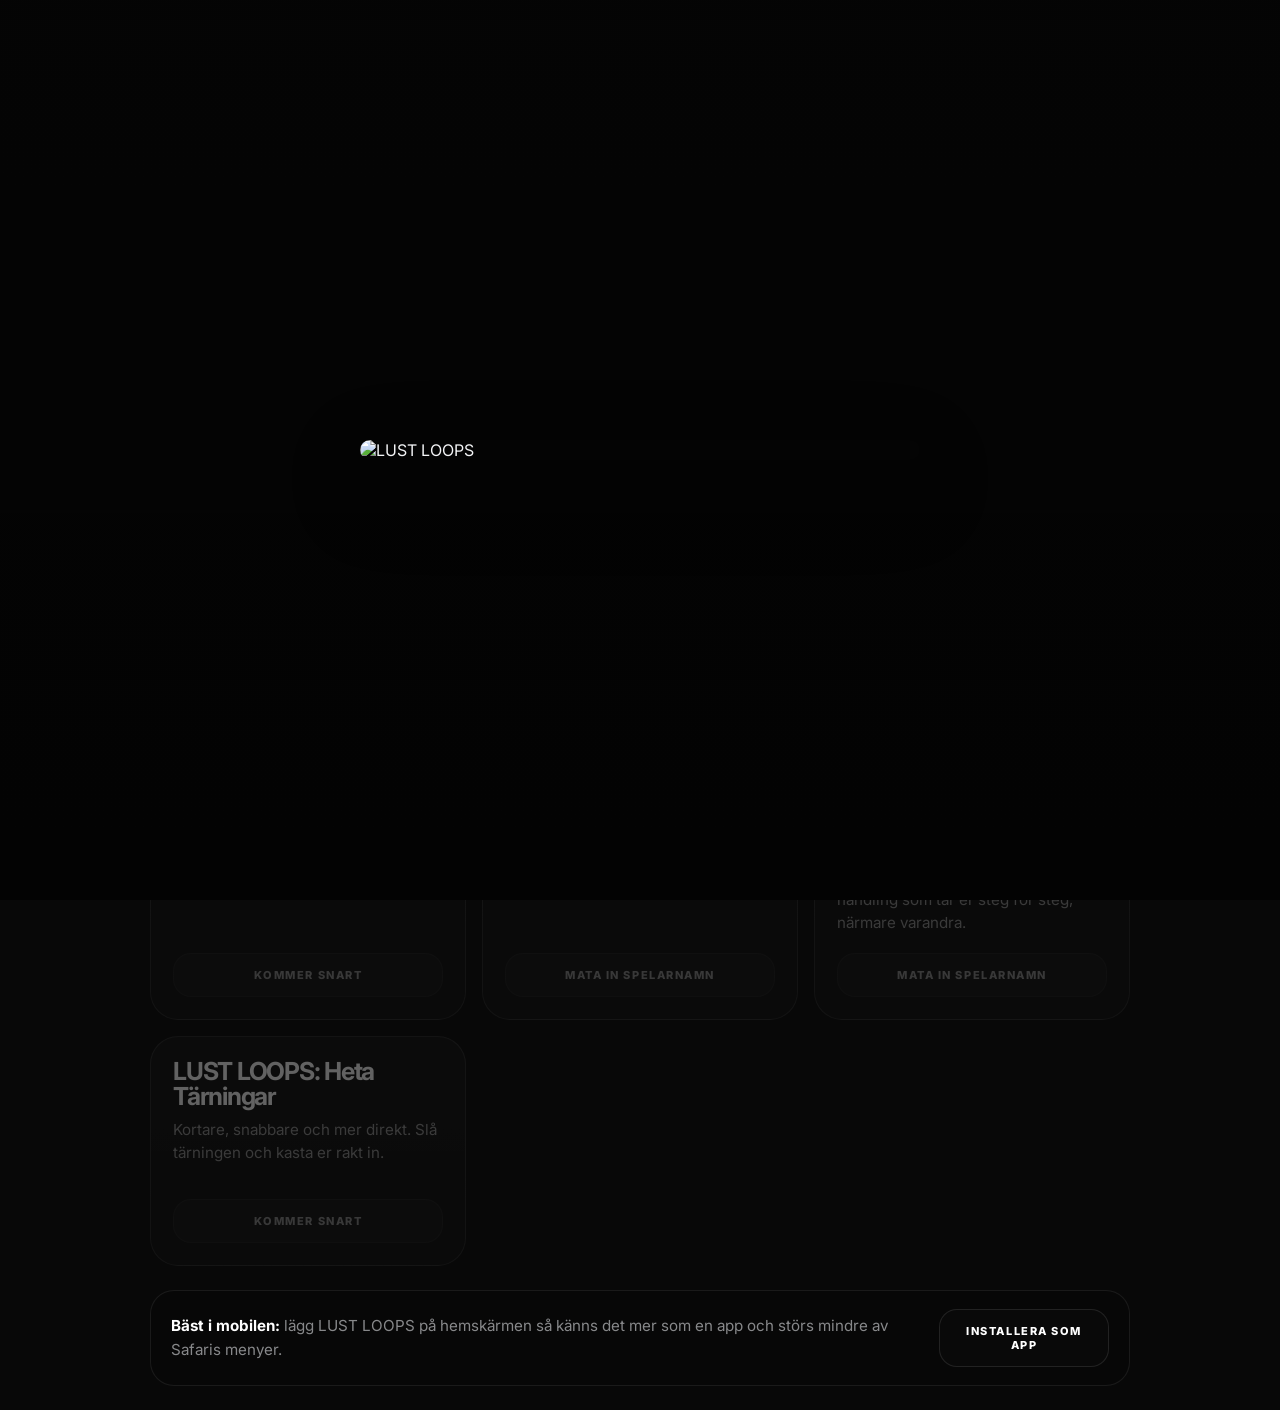
==== commit 176f95d3: "Add files via upload" ====
--- a/index.html
+++ b/index.html
@@ -6,11 +6,19 @@
     <meta name="theme-color" content="#0a0a0a">
     <meta name="apple-mobile-web-app-capable" content="yes">
     <meta name="apple-mobile-web-app-status-bar-style" content="black-translucent">
-    <meta name="apple-mobile-web-app-title" content="Lust, Love & Kinky encounters">
+    <meta name="apple-mobile-web-app-title" content="L-L">
     <link rel="manifest" href="./manifest.json">
-    <link rel="apple-touch-icon" href="./app_icon_LLK_512x512px.png">
-    <link rel="icon" type="image/png" href="./app_icon_LLK_512x512px.png">
-    <title>Lust, Love & Kinky encounters - A Lovers game...</title>
+    <link rel="apple-touch-icon" href="./l-l_applogo.png">
+    <link rel="icon" type="image/png" href="./l-l_applogo.png">
+    <title>LUST LOOPS</title>
+    <link rel="preload" as="image" href="./l-l_background.png">
+    <link rel="preload" as="image" href="./l-l_startup_image.png">
+    <script>
+        window.__SHOW_RETURN_FADE__ = new URLSearchParams(window.location.search).get("fade") === "1";
+        if (window.__SHOW_RETURN_FADE__) {
+            document.documentElement.classList.add("show-return-fade");
+        }
+    </script>
     <style>
         @import url('https://fonts.googleapis.com/css2?family=Inter:wght@400;500;700;900&display=swap');
 
@@ -32,10 +40,96 @@
             font-family: 'Inter', sans-serif;
             color: var(--text);
             background:
-                radial-gradient(circle at top, rgba(143,20,56,0.2), transparent 30%),
-                radial-gradient(circle at bottom, rgba(143,20,56,0.12), transparent 28%),
+                url('./l-l_background.png') center / cover no-repeat fixed,
                 #080808;
             padding: max(24px, env(safe-area-inset-top)) 20px max(24px, env(safe-area-inset-bottom));
+        }
+        body.splash-active { overflow: hidden; }
+        .page-fade {
+            position: fixed;
+            inset: 0;
+            z-index: 130;
+            background: #000;
+            opacity: 0;
+            visibility: hidden;
+            pointer-events: none;
+        }
+        html.show-return-fade .page-fade {
+            opacity: 1;
+            visibility: visible;
+            pointer-events: auto;
+        }
+        .page-fade.is-fading-out {
+            animation: pageFadeOut 0.38s ease-out forwards;
+        }
+        .startup-splash {
+            position: fixed;
+            inset: 0;
+            z-index: 120;
+            display: flex;
+            align-items: center;
+            justify-content: center;
+            padding: max(20px, env(safe-area-inset-top)) 20px max(20px, env(safe-area-inset-bottom));
+            background:
+                linear-gradient(180deg, rgba(0,0,0,0.14), rgba(0,0,0,0.42)),
+                #050505;
+            opacity: 1;
+            visibility: visible;
+            backdrop-filter: blur(0px);
+            animation: none;
+            pointer-events: auto;
+        }
+        .startup-splash.is-fading {
+            animation: startupSplashFadeOut 2.2s cubic-bezier(0.22, 1, 0.36, 1) forwards;
+            pointer-events: none;
+        }
+        .startup-splash.is-hidden {
+            visibility: hidden;
+            pointer-events: none;
+        }
+        .startup-splash img {
+            width: min(100%, 560px);
+            max-height: min(100dvh, 920px);
+            object-fit: contain;
+            border-radius: 28px;
+            box-shadow: 0 28px 80px rgba(0,0,0,0.46);
+            animation: none;
+            filter: blur(0px);
+            transform: scale(1);
+        }
+        .startup-splash.is-fading img {
+            animation: startupSplashImageOut 2.2s cubic-bezier(0.22, 1, 0.36, 1) forwards;
+        }
+        @keyframes pageFadeOut {
+            0% {
+                opacity: 1;
+            }
+            100% {
+                opacity: 0;
+                visibility: hidden;
+            }
+        }
+        @keyframes startupSplashFadeOut {
+            0% {
+                opacity: 1;
+                backdrop-filter: blur(0px);
+            }
+            100% {
+                opacity: 0;
+                backdrop-filter: blur(8px);
+            }
+        }
+        @keyframes startupSplashImageOut {
+            0% {
+                opacity: 1;
+                transform: scale(1);
+                filter: blur(0px);
+            }
+            100% {
+                opacity: 0;
+                transform: scale(0.8);
+                filter: blur(30px);
+            }
         }
 
         .app {
@@ -51,8 +145,8 @@
             border-radius: 32px;
             border: 1px solid var(--border);
             background:
-                linear-gradient(180deg, rgba(255,255,255,0.05), rgba(255,255,255,0) 22%),
-                linear-gradient(180deg, rgba(24,24,24,0.96), rgba(14,14,14,0.96));
+                linear-gradient(180deg, rgba(255,255,255,0.03), rgba(255,255,255,0) 18%),
+                linear-gradient(180deg, rgba(10,10,10,0.98), rgba(10,10,10,0.98));
             box-shadow: 0 28px 60px rgba(0,0,0,0.42);
         }
 
@@ -107,7 +201,7 @@
             padding: 20px 22px;
             border-radius: 24px;
             border: 1px solid rgba(255,255,255,0.08);
-            background: linear-gradient(180deg, rgba(255,255,255,0.04), rgba(255,255,255,0.02));
+            background: linear-gradient(180deg, rgba(12,12,12,0.98), rgba(12,12,12,0.98));
         }
         .safety-title {
             margin: 0 0 10px;
@@ -130,7 +224,7 @@
             padding: 10px 12px;
             border-radius: 999px;
             border: 1px solid rgba(255,255,255,0.08);
-            background: rgba(255,255,255,0.03);
+            background: rgba(8,8,8,0.96);
             color: rgba(255,255,255,0.82);
             font-size: 11px;
             font-weight: 700;
@@ -157,7 +251,7 @@
             padding: 18px 20px;
             border-radius: 24px;
             border: 1px solid var(--border);
-            background: rgba(255,255,255,0.03);
+            background: rgba(8,8,8,0.96);
         }
 
         .summary-text {
@@ -179,7 +273,7 @@
             gap: 8px;
             padding: 9px 12px;
             border-radius: 999px;
-            background: rgba(255,255,255,0.04);
+            background: rgba(10,10,10,0.98);
             border: 1px solid rgba(255,255,255,0.08);
             font-size: 12px;
             font-weight: 700;
@@ -223,7 +317,7 @@
 
         .ghost-btn {
             color: #fff;
-            background: rgba(255,255,255,0.04);
+            background: rgba(10,10,10,0.96);
             border: 1px solid rgba(255,255,255,0.1);
         }
 
@@ -239,8 +333,8 @@
             border-radius: 28px;
             border: 1px solid var(--border);
             background:
-                linear-gradient(180deg, rgba(255,255,255,0.04), rgba(255,255,255,0.01)),
-                rgba(18,18,18,0.96);
+                linear-gradient(180deg, rgba(255,255,255,0.03), rgba(255,255,255,0)),
+                rgba(10,10,10,0.97);
             display: flex;
             flex-direction: column;
             justify-content: space-between;
@@ -251,6 +345,9 @@
         .game-card.locked {
             opacity: 0.38;
             filter: grayscale(1);
+            background:
+                linear-gradient(180deg, rgba(255,255,255,0.03), rgba(255,255,255,0.01)),
+                rgba(18,18,18,0.32);
         }
 
         .game-card h2 {
@@ -317,8 +414,8 @@
             border-radius: 32px;
             border: 1px solid var(--border);
             background:
-                linear-gradient(180deg, rgba(255,255,255,0.05), rgba(255,255,255,0)),
-                rgba(20,20,20,0.98);
+                linear-gradient(180deg, rgba(255,255,255,0.03), rgba(255,255,255,0)),
+                rgba(10,10,10,0.98);
             box-shadow: 0 28px 60px rgba(0,0,0,0.48);
             max-height: calc(100dvh - env(safe-area-inset-top) - env(safe-area-inset-bottom) - 40px);
             overflow-y: auto;
@@ -349,7 +446,7 @@
             padding: 18px;
             border-radius: 24px;
             border: 1px solid rgba(255,255,255,0.08);
-            background: rgba(255,255,255,0.03);
+            background: rgba(8,8,8,0.96);
         }
 
         .player-card h3 {
@@ -374,7 +471,7 @@
             padding: 14px 15px;
             border-radius: 16px;
             border: 1px solid rgba(255,255,255,0.1);
-            background: rgba(0,0,0,0.28);
+            background: rgba(4,4,4,0.98);
             color: #fff;
             font: inherit;
             margin-bottom: 14px;
@@ -392,7 +489,7 @@
             padding: 12px 14px;
             border-radius: 16px;
             border: 1px solid rgba(255,255,255,0.1);
-            background: rgba(255,255,255,0.04);
+            background: rgba(10,10,10,0.96);
             color: rgba(255,255,255,0.72);
             text-align: center;
             font-size: 12px;
@@ -437,7 +534,7 @@
             padding: 18px 20px;
             border-radius: 24px;
             border: 1px solid rgba(255,255,255,0.08);
-            background: rgba(255,255,255,0.025);
+            background: rgba(8,8,8,0.96);
         }
 
         .install-copy {
@@ -470,12 +567,17 @@
     </style>
 </head>
 <body>
+    <div id="pageFade" class="page-fade" aria-hidden="true"></div>
+    <div id="startupSplash" class="startup-splash" aria-hidden="true">
+        <img src="./l-l_startup_image.png" alt="LUST LOOPS">
+    </div>
+
     <div class="app">
         <section class="hero">
-            <p class="kicker">Lust, Love & Kinky encounters</p>
+            <p class="kicker">LUST LOOPS</p>
             <h1>Lekfullt.<br>Intimt.<br>Ofiltrerat.</h1>
             <div class="hero-copy-fade">
-                <p class="hero-copy">Ett lekfullt universum för par som vill väcka lust, utforska nya roller och låta kvällen glida från mjuk närhet till vågade kontraster och samtal. <br>Fyll i spelarnas namn och välj ett spel här nedan när ni är redo.<br><br>Lust, Love & Kink – A Lovers' Game är skapat för par med öppna sinnen som vill få.....</p>
+                <p class="hero-copy">Ett lekfullt universum för par som vill väcka lust, utforska nya roller och låta kvällen glida från mjuk närhet till vågade kontraster och samtal. <br>Fyll i spelarnas namn och välj ett spel här nedan när ni är redo.<br><br>LUST LOOPS samlar flera spel i samma app, från brädspel till heta tärningar och frågor med utmaningar.</p>
             </div>
             <div class="hero-actions">
                 <button class="ghost-btn" id="openAboutBtn" type="button">Läs mer</button>
@@ -495,15 +597,23 @@
         <section class="games" id="gamesGrid">
             <article class="game-card locked" data-game="qa">
                 <div>
-                    <h2>Frågor & Utmaningar</h2>
+                    <h2>LUST LOOPS: Frågor och Utmaningar</h2>
                     <p>Ett rakare upplägg med frågor, val och snabba utmaningar utan spelplan.</p>
                 </div>
                 <button class="card-btn" type="button" disabled>Kommer snart</button>
             </article>
 
+            <article class="game-card locked" data-game="hotnot">
+                <div>
+                    <h2>LUST LOOPS: VIBE</h2>
+                    <p>Den smarta delen av Lust Loops. Appen läser av er puls, låser upp stigar och guidar er genom påståenden där era begär möts.</p>
+                </div>
+                <button class="card-btn" id="hotNotGameBtn" type="button" disabled>Mata in spelarnamn</button>
+            </article>
+
             <article class="game-card locked" data-game="board">
                 <div>
-                    <h2>Lust Loops</h2>
+                    <h2>LUST LOOPS: Brädspel</h2>
                     <p>Ett lyxigt brädspel i fyra intensiva nivåer. Slå tärningen och vandra längs den gyllene stigen där varje stopp bjuder på utmaningar för Er att erövra. Inga frågor, inga diskussioner, ingen snack – bara ren, passionerad handling som tar er steg för steg, närmare varandra.</p>
                 </div>
                 <button class="card-btn" id="boardGameBtn" type="button" disabled>Mata in spelarnamn</button>
@@ -511,7 +621,7 @@
 
             <article class="game-card locked" data-game="dice">
                 <div>
-                    <h2>Vågade tärningar</h2>
+                    <h2>LUST LOOPS: Heta Tärningar</h2>
                     <p>Kortare, snabbare och mer direkt. Slå tärningen och kasta er rakt in.</p>
                 </div>
                 <button class="card-btn" type="button" disabled>Kommer snart</button>
@@ -519,7 +629,7 @@
         </section>
 
         <section class="install-banner">
-            <p class="install-copy"><strong>Bäst i mobilen:</strong> lägg Lust, Love & Kinky encounters på hemskärmen så känns det mer som en app och störs mindre av Safaris menyer.</p>
+            <p class="install-copy"><strong>Bäst i mobilen:</strong> lägg LUST LOOPS på hemskärmen så känns det mer som en app och störs mindre av Safaris menyer.</p>
             <button class="ghost-btn" id="openInstallGuideBtn" type="button">Installera som app</button>
         </section>
     </div>
@@ -571,14 +681,14 @@
         <div class="modal-card">
             <p class="kicker">Installera</p>
             <h2 class="modal-title">Lägg till på hemskärmen</h2>
-            <p class="modal-copy">Om ni öppnar Lust, Love & Kinky encounters från hemskärmen får ni en renare, mer applikt känsla i mobilen och mindre strul med Safaris menyer.</p>
+            <p class="modal-copy">Om ni öppnar LUST LOOPS från hemskärmen får ni en renare, mer applikt känsla i mobilen och mindre strul med Safaris menyer.</p>
             <div class="player-card" style="margin-bottom:18px; text-align:left;">
                 <h3 style="margin-bottom:10px;">iPhone / iPad</h3>
                 <p class="modal-copy" style="margin:0; font-size:0.95rem;">
                     1. Öppna sidan i Safari.<br>
                     2. Tryck på dela-knappen.<br>
                     3. Välj <strong>Lägg till på hemskärmen</strong>.<br>
-                    4. Starta sedan Lust, Love & Kinky encounters från ikonen på hemskärmen.
+                    4. Starta sedan LUST LOOPS från ikonen på hemskärmen.
                 </p>
             </div>
             <div class="modal-actions">
@@ -591,8 +701,8 @@
     <div class="modal" id="aboutModal">
         <div class="modal-card">
             <p class="kicker">Om Appen</p>
-            <h2 class="modal-title">Lust, Love & Kinky encounters</h2>
-            <p class="modal-copy">Lust, Love & Kink – A Lovers' Game är skapat för par med öppna sinnen som vill få inspiration till sängkammaren, eller för de som vill fördjupa sin kontakt med varandra genom lekfullhet och passion mellan lakanen. Vi guidar er genom en natt ni sent kommer att glömma, från den mjukaste massage till pirrande kontraster där fasta grepp möter total hängivelse och upphetsning.</p>
+            <h2 class="modal-title">LUST LOOPS</h2>
+            <p class="modal-copy">LUST LOOPS är skapat för par med öppna sinnen som vill få inspiration till sängkammaren, eller för de som vill fördjupa sin kontakt med varandra genom lekfullhet och passion mellan lakanen. Här samlas flera spelupplägg i samma app, från brädspel till kortare och mer direkta format.</p>
             <p class="modal-copy">Appen ger utrymme att utforska dolda fantasier och utmana invanda roller. Vi bjuder in till en värld där attraktion inte har några gränser och där alla får uppskatta alla, oavsett han, hon eller hen, där nyfikenheten på varandras oslipade sidor får stå i centrum. Oavsett om ni söker öm bekräftelse eller vill känna adrenalinet stiga i ett balanserat maktspel, är detta er plats för en spännande upptäcktsfärd.</p>
             <div class="safety-panel" style="margin-top:0;">
                 <p class="safety-title">Säkerhet & Samtycke</p>
@@ -670,11 +780,12 @@
             const ready = isPlayersComplete(players);
             const cards = document.querySelectorAll(".game-card");
             const boardBtn = document.getElementById("boardGameBtn");
+            const hotNotBtn = document.getElementById("hotNotGameBtn");
 
             cards.forEach((card) => {
                 const game = card.dataset.game;
                 const btn = card.querySelector(".card-btn");
-                if (game === "board") {
+                if (game === "board" || game === "hotnot") {
                     card.classList.toggle("locked", !ready);
                     if (!ready) {
                         btn.disabled = true;
@@ -692,8 +803,11 @@
 
             if (ready) {
                 boardBtn.disabled = false;
-                boardBtn.textContent = "Starta Lust Loops";
+                boardBtn.textContent = "Starta LUST LOOPS: Brädspel";
                 boardBtn.classList.add("active");
+                hotNotBtn.disabled = false;
+                hotNotBtn.textContent = "Starta LUST LOOPS: VIBE";
+                hotNotBtn.classList.add("active");
             }
         }
 
@@ -729,6 +843,29 @@
             document.getElementById("aboutModal").classList.toggle("active", isOpen);
         }
 
+        function hideStartupSplash() {
+            const splash = document.getElementById("startupSplash");
+            if (!splash) return;
+            if (splash.classList.contains("is-fading") || splash.classList.contains("is-hidden")) return;
+            splash.classList.add("is-fading");
+            document.body.classList.remove("splash-active");
+            splash.addEventListener("animationend", () => {
+                splash.classList.add("is-hidden");
+            }, { once: true });
+        }
+
+        function hideReturnFade() {
+            const fade = document.getElementById("pageFade");
+            if (!fade || !window.__SHOW_RETURN_FADE__) return;
+            fade.classList.add("is-fading-out");
+            fade.addEventListener("animationend", () => {
+                document.documentElement.classList.remove("show-return-fade");
+                const cleanUrl = `${window.location.pathname}${window.location.hash}`;
+                window.history.replaceState({}, "", cleanUrl);
+                window.__SHOW_RETURN_FADE__ = false;
+            }, { once: true });
+        }
+
         let playersState = loadPlayers();
 
         function rerender() {
@@ -790,8 +927,21 @@
             window.location.href = "./lulo/index.html";
         });
 
+        document.getElementById("hotNotGameBtn").addEventListener("click", () => {
+            if (!isPlayersComplete(playersState)) return;
+            window.location.href = "./VIBE/index.html";
+        });
+
         window.addEventListener("load", () => {
+            document.body.classList.add("splash-active");
             rerender();
+            if (window.__SHOW_RETURN_FADE__) {
+                hideReturnFade();
+                document.getElementById("startupSplash").classList.add("is-hidden");
+                document.body.classList.remove("splash-active");
+                return;
+            }
+            setTimeout(hideStartupSplash, 2000);
         });
 
         if ("serviceWorker" in navigator) {
